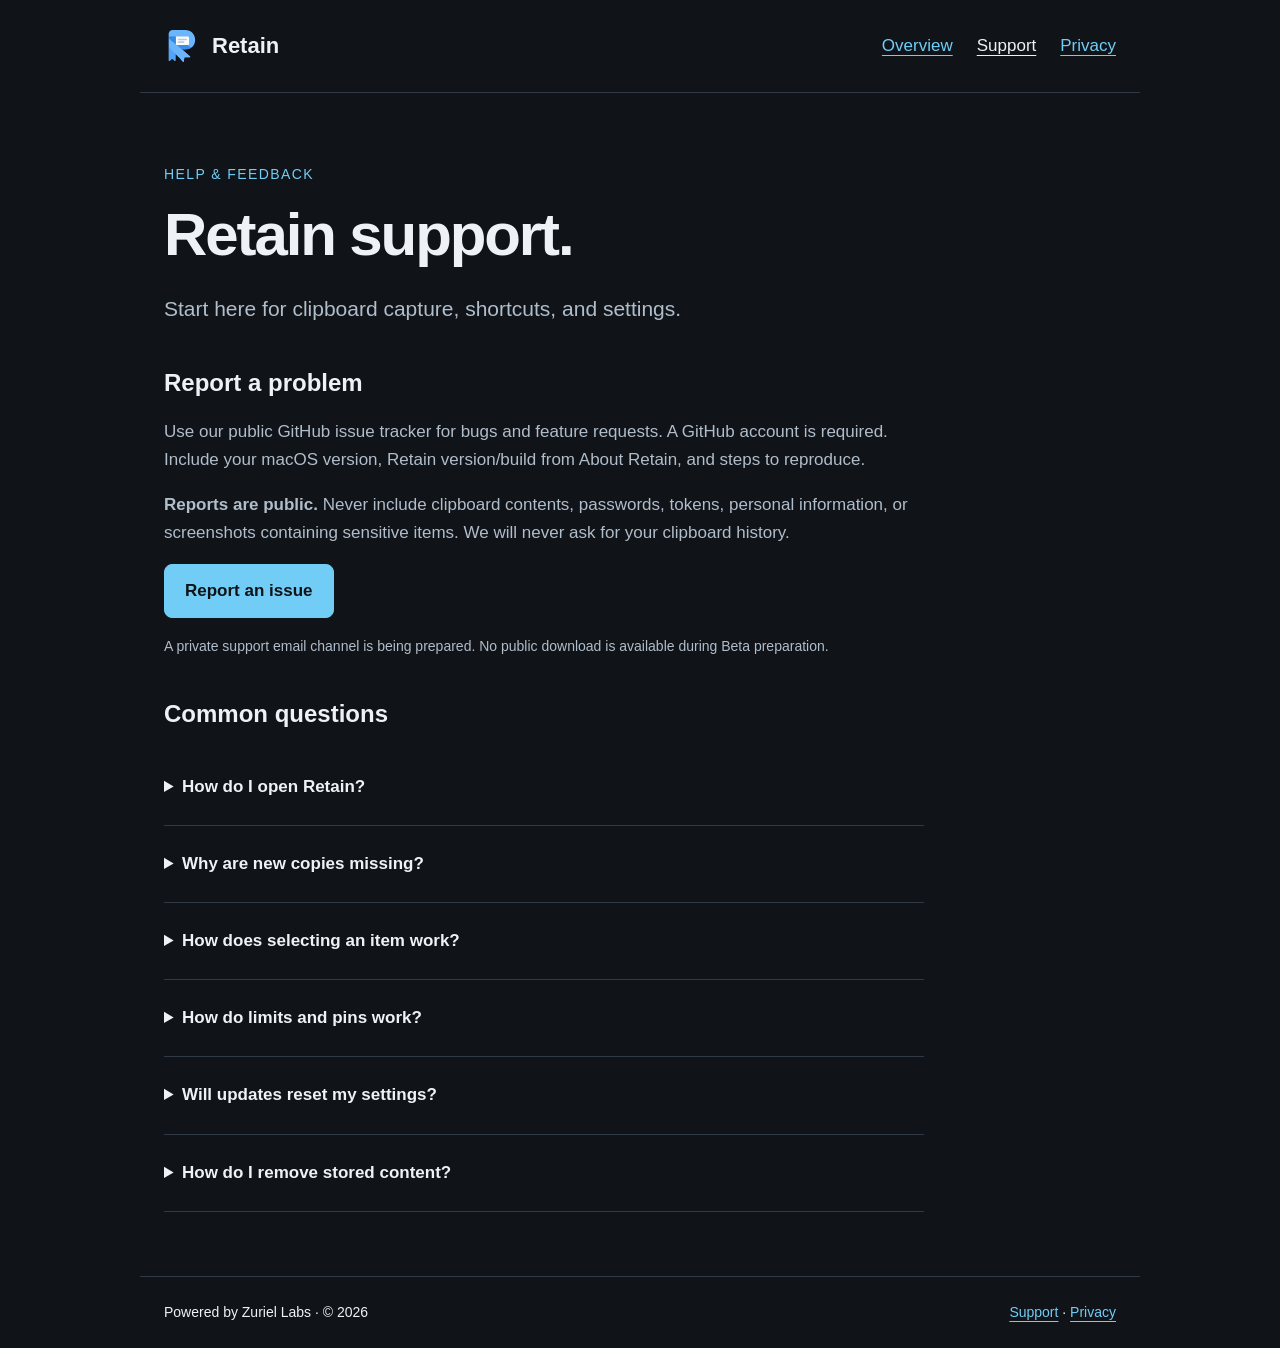
==== support.html @ f797630e "feat: publish Retain overview support and privacy pages" ====
<!doctype html><html lang="en"><head><meta charset="utf-8"><meta name="viewport" content="width=device-width,initial-scale=1"><meta name="description" content="Help with Retain shortcuts, clipboard capture, privacy, settings and issue reporting."><title>Support · Retain</title><link rel="stylesheet" href="styles.css"><link rel="icon" href="retain-symbol.svg" type="image/svg+xml"></head><body><a class="skip" href="#main">Skip to content</a><header><a class="brand" href="index.html"><img src="retain-symbol.svg" alt="" width="36" height="36">Retain</a><nav aria-label="Main"><a href="index.html">Overview</a><a href="support.html" aria-current="page">Support</a><a href="privacy.html">Privacy</a></nav></header><main id="main"><div class="prose"><p class="eyebrow">Help &amp; feedback</p><h1>Retain support.</h1><p class="lead">Start here for clipboard capture, shortcuts, and settings.</p><h2>Report a problem</h2><p>Use our public GitHub issue tracker for bugs and feature requests. A GitHub account is required. Include your macOS version, Retain version/build from About Retain, and steps to reproduce.</p><p><strong>Reports are public.</strong> Never include clipboard contents, passwords, tokens, personal information, or screenshots containing sensitive items. We will never ask for your clipboard history.</p><p><a class="button primary" href="https://github.com/Zuriel-Labs/retain-site/issues/new">Report an issue</a></p><p class="note">A private support email channel is being prepared. No public download is available during Beta preparation.</p><h2>Common questions</h2><details><summary>How do I open Retain?</summary><p>Click Retain in the menu bar, or press Control–Shift–V. Change the shortcut in Settings. If the icon is obscured by the camera notch, macOS may have too little menu-bar space; the shortcut remains another way to open Retain.</p></details><details><summary>Why are new copies missing?</summary><p>Check that capture is not paused. On macOS versions offering clipboard access controls, check Retain under System Settings → Privacy &amp; Security → Paste from Other Apps. Unsupported data, file references, and content marked concealed, transient, or automatically generated are skipped.</p></details><details><summary>How does selecting an item work?</summary><p>Selection restores the item to your clipboard by default. Optional automatic paste attempts to paste into the app you used before opening Retain. It requires native event permission; without permission, paste manually. Retain does not request permission merely to run automated tests.</p></details><details><summary>How do limits and pins work?</summary><p>The recent-item limit excludes pinned items. Lowering the limit removes excess unpinned entries. Clear History removes unpinned entries. Delete individual pinned entries to remove them too.</p></details><details><summary>Will updates reset my settings?</summary><p>Retain saves preferences and history outside the app bundle. Updates are designed to preserve them. Reset Settings is a separate confirmed action; it restores defaults and can prune excess unpinned items. Real TestFlight update testing is still pending.</p></details><details><summary>How do I remove stored content?</summary><p>Delete individual entries, including pins, or clear unpinned history. Reset Settings does not clear all history. Removing the app can leave app data on your Mac. Contact support for data-removal help before deleting files manually.</p></details></div></main><footer><span>Powered by Zuriel Labs · © 2026</span><span><a href="support.html">Support</a> · <a href="privacy.html">Privacy</a></span></footer></body></html>
---- styles.css ----
@charset "UTF-8";
:root{color-scheme:dark;--background:#101318;--surface:#191e25;--text:#eef2f6;--muted:#b0bdca;--line:#303b46;--accent:#71cdf5;font:17px/1.65 -apple-system,BlinkMacSystemFont,"Segoe UI",sans-serif;background:var(--background);color:var(--text)}
*{box-sizing:border-box}body{margin:0}a{color:var(--accent);text-underline-offset:4px}a:hover{color:#fff}a:focus-visible,summary:focus-visible{outline:3px solid var(--accent);outline-offset:5px}header,main,footer{max-width:1000px;margin:auto;padding:24px}header{display:flex;align-items:center;justify-content:space-between;gap:24px;border-bottom:1px solid var(--line)}.brand{display:flex;gap:12px;align-items:center;color:var(--text);font-size:22px;font-weight:650;text-decoration:none}.brand img{width:36px;height:36px}nav{display:flex;gap:24px;flex-wrap:wrap}nav a{padding:8px 0}nav a[aria-current=page]{color:var(--text)}main{padding-top:56px;padding-bottom:64px}.eyebrow{color:var(--accent);font-size:14px;letter-spacing:.1em;text-transform:uppercase}.hero{display:grid;grid-template-columns:1fr 180px;gap:40px;align-items:center}.hero img{width:160px;height:160px}h1{font-size:clamp(36px,6vw,60px);line-height:1.1;letter-spacing:-.035em;margin:16px 0 24px}h2{font-size:24px;line-height:1.3;margin-top:40px}p,li{color:var(--muted)}.lead{font-size:21px;max-width:620px}.actions{display:flex;gap:16px;flex-wrap:wrap;margin-top:28px}.button{display:inline-block;border:1px solid var(--line);background:var(--surface);color:var(--text);border-radius:8px;padding:12px 20px;text-decoration:none}.button.primary{background:var(--accent);color:#101318;border-color:var(--accent);font-weight:600}.status{margin-top:32px;padding:16px 20px;border-left:3px solid var(--accent);background:var(--surface)}.features{display:grid;grid-template-columns:1fr 1fr;gap:0 40px;margin-top:32px}.features section{border-top:1px solid var(--line)}.features h2{margin-top:24px}.prose{max-width:760px}details{padding:16px 0;border-bottom:1px solid var(--line)}summary{cursor:pointer;font-weight:600;padding:8px 0}footer{border-top:1px solid var(--line);display:flex;justify-content:space-between;gap:16px;flex-wrap:wrap;font-size:14px}.skip{position:absolute;left:16px;top:-100px;background:var(--surface);padding:12px}.skip:focus{top:16px}.note{font-size:14px}kbd{border:1px solid var(--line);border-radius:4px;padding:2px 6px;color:var(--text)}@media(max-width:640px){header{align-items:flex-start;flex-direction:column;gap:8px}nav{gap:20px}.hero{grid-template-columns:1fr;gap:16px}.hero img{width:88px;height:88px;grid-row:1}.features{grid-template-columns:1fr}main{padding-top:32px}}
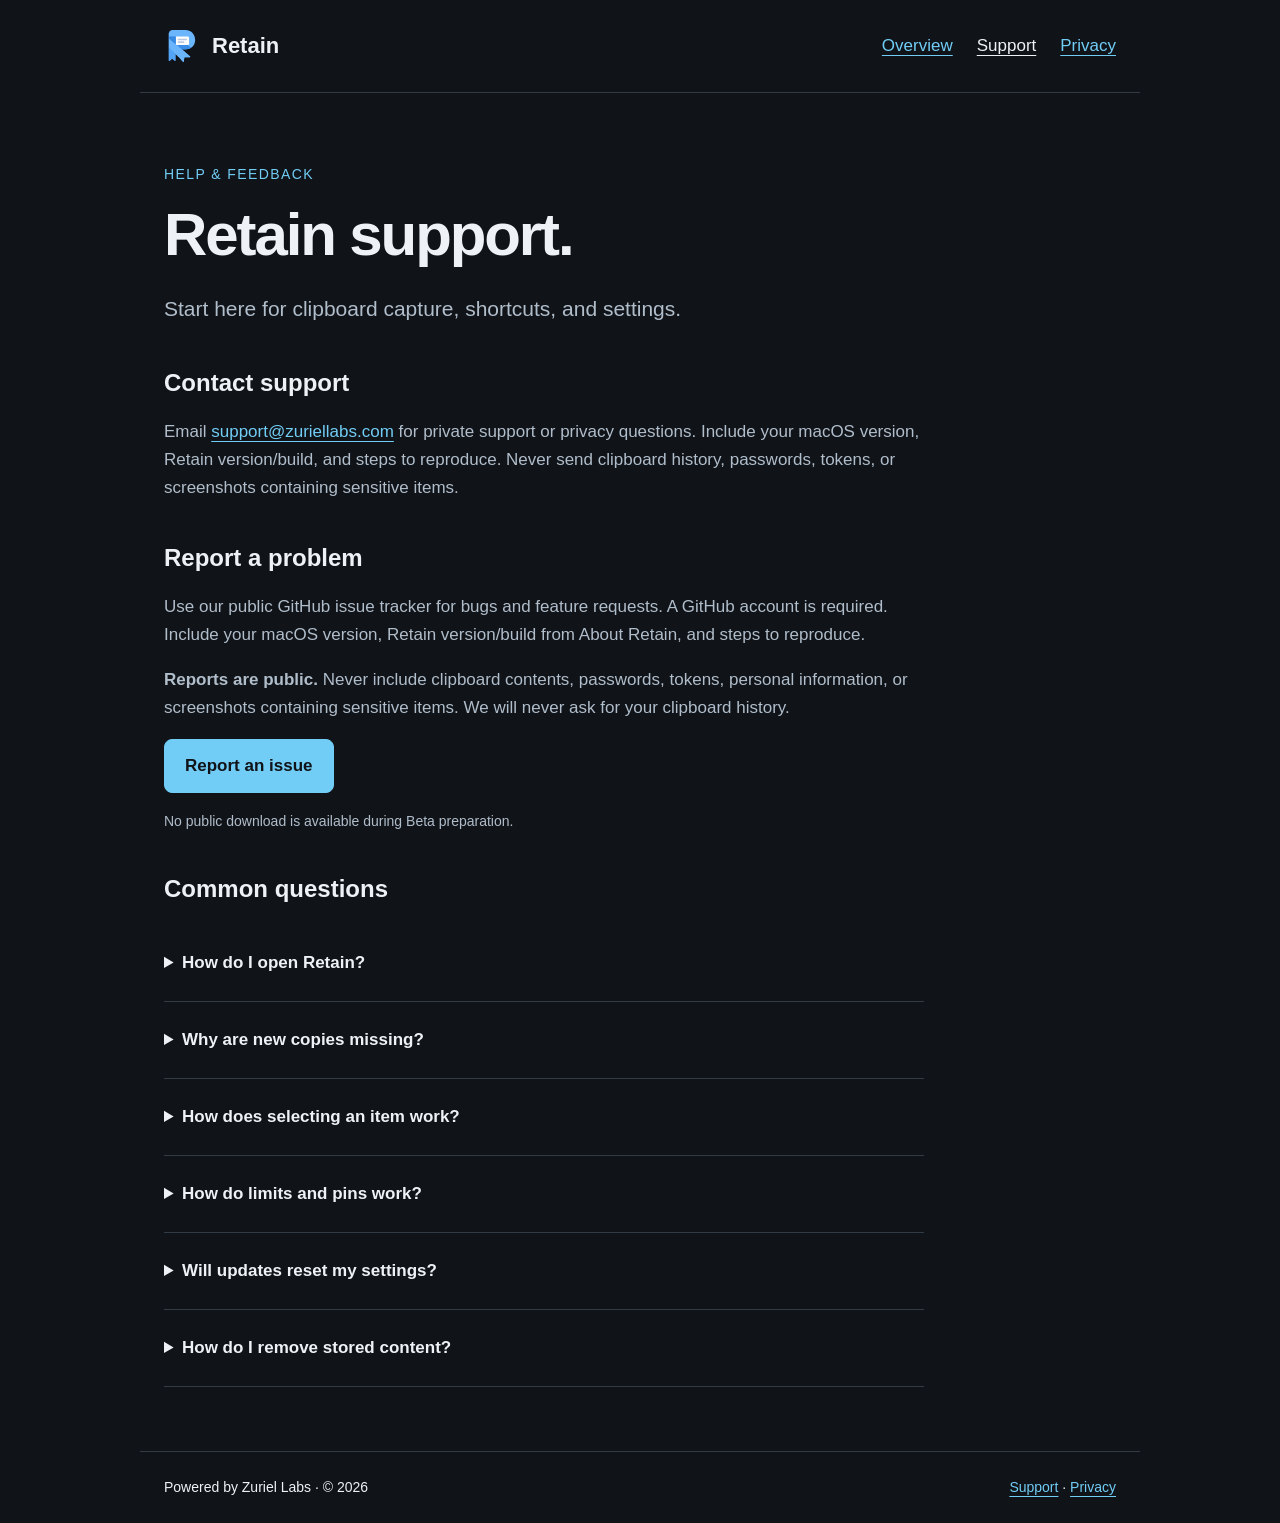
==== commit 42fcdc05: "docs: publish verified Retain support inbox" ====
--- a/support.html
+++ b/support.html
@@ -1 +1 @@
-<!doctype html><html lang="en"><head><meta charset="utf-8"><meta name="viewport" content="width=device-width,initial-scale=1"><meta name="description" content="Help with Retain shortcuts, clipboard capture, privacy, settings and issue reporting."><title>Support · Retain</title><link rel="stylesheet" href="styles.css"><link rel="icon" href="retain-symbol.svg" type="image/svg+xml"></head><body><a class="skip" href="#main">Skip to content</a><header><a class="brand" href="index.html"><img src="retain-symbol.svg" alt="" width="36" height="36">Retain</a><nav aria-label="Main"><a href="index.html">Overview</a><a href="support.html" aria-current="page">Support</a><a href="privacy.html">Privacy</a></nav></header><main id="main"><div class="prose"><p class="eyebrow">Help &amp; feedback</p><h1>Retain support.</h1><p class="lead">Start here for clipboard capture, shortcuts, and settings.</p><h2>Report a problem</h2><p>Use our public GitHub issue tracker for bugs and feature requests. A GitHub account is required. Include your macOS version, Retain version/build from About Retain, and steps to reproduce.</p><p><strong>Reports are public.</strong> Never include clipboard contents, passwords, tokens, personal information, or screenshots containing sensitive items. We will never ask for your clipboard history.</p><p><a class="button primary" href="https://github.com/Zuriel-Labs/retain-site/issues/new">Report an issue</a></p><p class="note">A private support email channel is being prepared. No public download is available during Beta preparation.</p><h2>Common questions</h2><details><summary>How do I open Retain?</summary><p>Click Retain in the menu bar, or press Control–Shift–V. Change the shortcut in Settings. If the icon is obscured by the camera notch, macOS may have too little menu-bar space; the shortcut remains another way to open Retain.</p></details><details><summary>Why are new copies missing?</summary><p>Check that capture is not paused. On macOS versions offering clipboard access controls, check Retain under System Settings → Privacy &amp; Security → Paste from Other Apps. Unsupported data, file references, and content marked concealed, transient, or automatically generated are skipped.</p></details><details><summary>How does selecting an item work?</summary><p>Selection restores the item to your clipboard by default. Optional automatic paste attempts to paste into the app you used before opening Retain. It requires native event permission; without permission, paste manually. Retain does not request permission merely to run automated tests.</p></details><details><summary>How do limits and pins work?</summary><p>The recent-item limit excludes pinned items. Lowering the limit removes excess unpinned entries. Clear History removes unpinned entries. Delete individual pinned entries to remove them too.</p></details><details><summary>Will updates reset my settings?</summary><p>Retain saves preferences and history outside the app bundle. Updates are designed to preserve them. Reset Settings is a separate confirmed action; it restores defaults and can prune excess unpinned items. Real TestFlight update testing is still pending.</p></details><details><summary>How do I remove stored content?</summary><p>Delete individual entries, including pins, or clear unpinned history. Reset Settings does not clear all history. Removing the app can leave app data on your Mac. Contact support for data-removal help before deleting files manually.</p></details></div></main><footer><span>Powered by Zuriel Labs · © 2026</span><span><a href="support.html">Support</a> · <a href="privacy.html">Privacy</a></span></footer></body></html>+<!doctype html><html lang="en"><head><meta charset="utf-8"><meta name="viewport" content="width=device-width,initial-scale=1"><meta name="description" content="Help with Retain shortcuts, clipboard capture, privacy, settings and issue reporting."><title>Support · Retain</title><link rel="stylesheet" href="styles.css"><link rel="icon" href="retain-symbol.svg" type="image/svg+xml"></head><body><a class="skip" href="#main">Skip to content</a><header><a class="brand" href="index.html"><img src="retain-symbol.svg" alt="" width="36" height="36">Retain</a><nav aria-label="Main"><a href="index.html">Overview</a><a href="support.html" aria-current="page">Support</a><a href="privacy.html">Privacy</a></nav></header><main id="main"><div class="prose"><p class="eyebrow">Help &amp; feedback</p><h1>Retain support.</h1><p class="lead">Start here for clipboard capture, shortcuts, and settings.</p><h2>Contact support</h2><p>Email <a href="mailto:support@zuriellabs.com">support@zuriellabs.com</a> for private support or privacy questions. Include your macOS version, Retain version/build, and steps to reproduce. Never send clipboard history, passwords, tokens, or screenshots containing sensitive items.</p><h2>Report a problem</h2><p>Use our public GitHub issue tracker for bugs and feature requests. A GitHub account is required. Include your macOS version, Retain version/build from About Retain, and steps to reproduce.</p><p><strong>Reports are public.</strong> Never include clipboard contents, passwords, tokens, personal information, or screenshots containing sensitive items. We will never ask for your clipboard history.</p><p><a class="button primary" href="https://github.com/Zuriel-Labs/retain-site/issues/new">Report an issue</a></p><p class="note">No public download is available during Beta preparation.</p><h2>Common questions</h2><details><summary>How do I open Retain?</summary><p>Click Retain in the menu bar, or press Control–Shift–V. Change the shortcut in Settings. If the icon is obscured by the camera notch, macOS may have too little menu-bar space; the shortcut remains another way to open Retain.</p></details><details><summary>Why are new copies missing?</summary><p>Check that capture is not paused. On macOS versions offering clipboard access controls, check Retain under System Settings → Privacy &amp; Security → Paste from Other Apps. Unsupported data, file references, and content marked concealed, transient, or automatically generated are skipped.</p></details><details><summary>How does selecting an item work?</summary><p>Selection restores the item to your clipboard by default. Optional automatic paste attempts to paste into the app you used before opening Retain. It requires native event permission; without permission, paste manually. Retain does not request permission merely to run automated tests.</p></details><details><summary>How do limits and pins work?</summary><p>The recent-item limit excludes pinned items. Lowering the limit removes excess unpinned entries. Clear History removes unpinned entries. Delete individual pinned entries to remove them too.</p></details><details><summary>Will updates reset my settings?</summary><p>Retain saves preferences and history outside the app bundle. Updates are designed to preserve them. Reset Settings is a separate confirmed action; it restores defaults and can prune excess unpinned items. Real TestFlight update testing is still pending.</p></details><details><summary>How do I remove stored content?</summary><p>Delete individual entries, including pins, or clear unpinned history. Reset Settings does not clear all history. Removing the app can leave app data on your Mac. Contact support for data-removal help before deleting files manually.</p></details></div></main><footer><span>Powered by Zuriel Labs · © 2026</span><span><a href="support.html">Support</a> · <a href="privacy.html">Privacy</a></span></footer></body></html>
